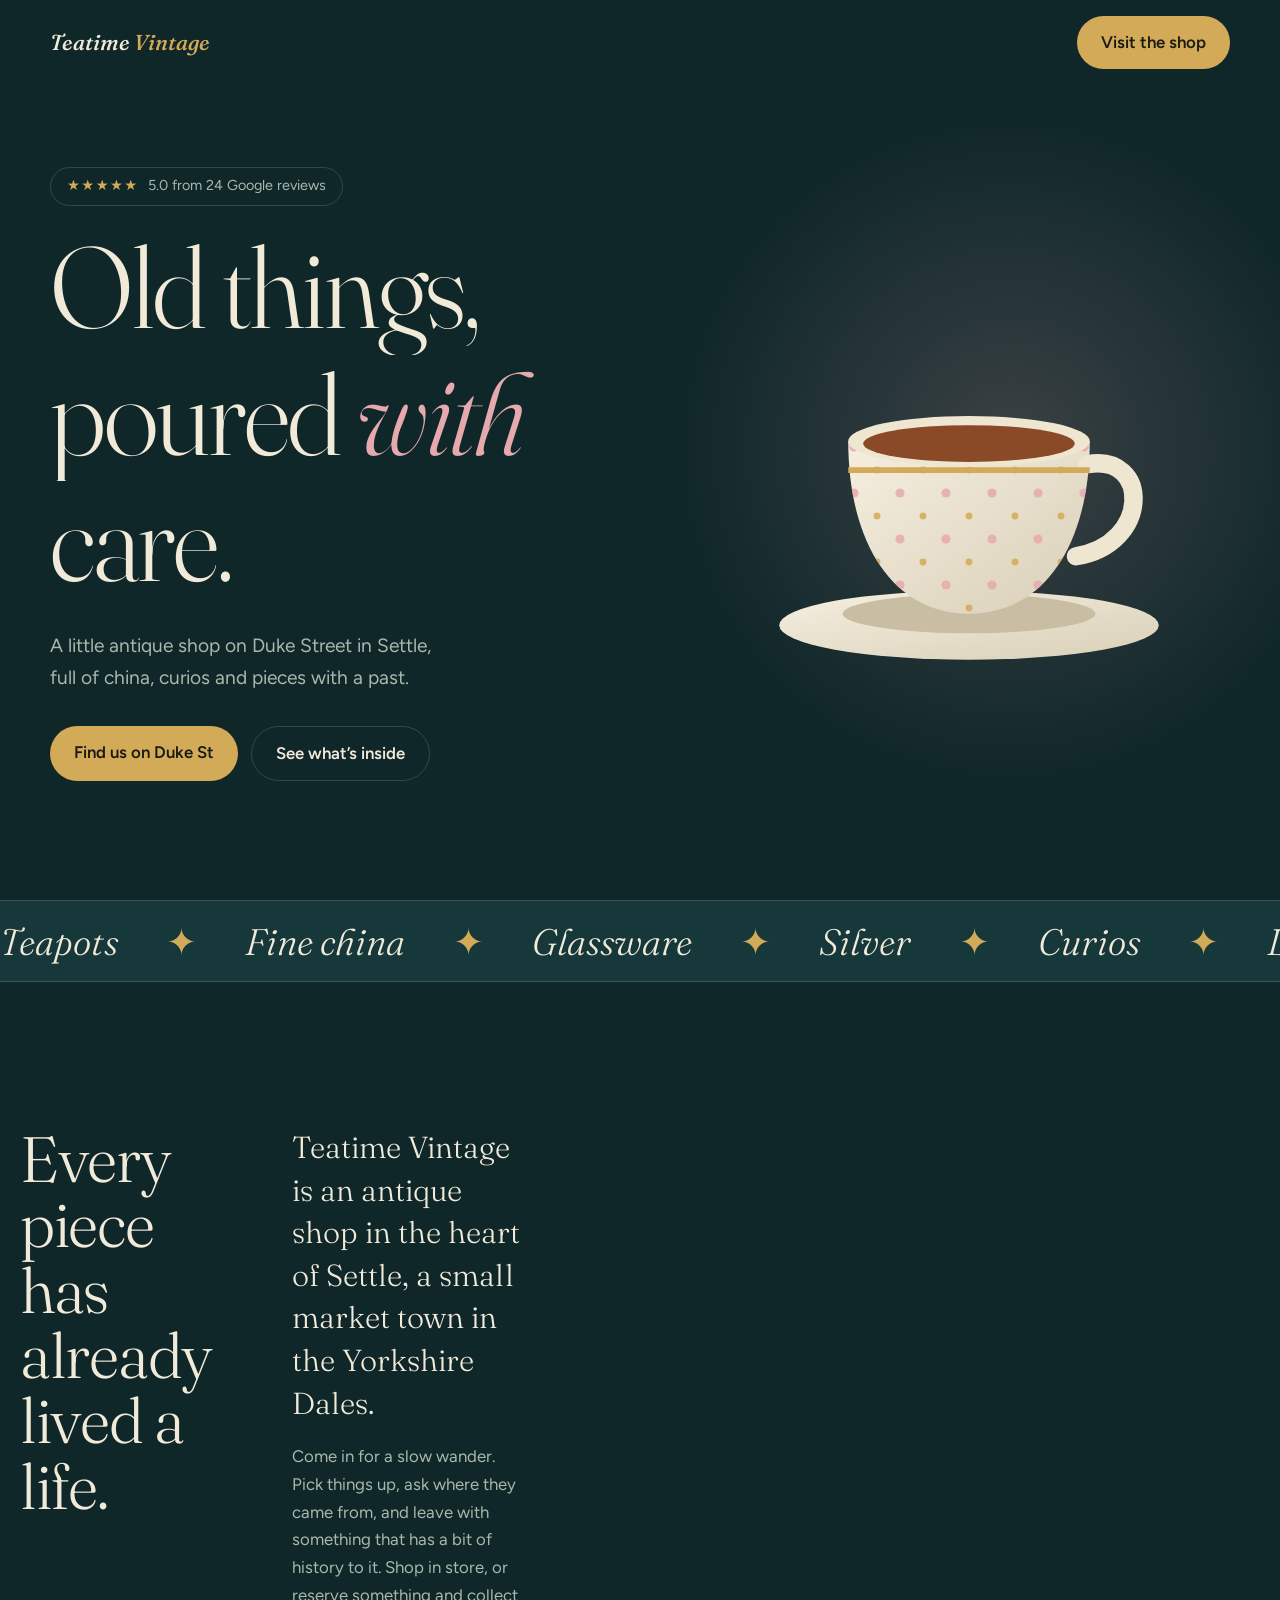
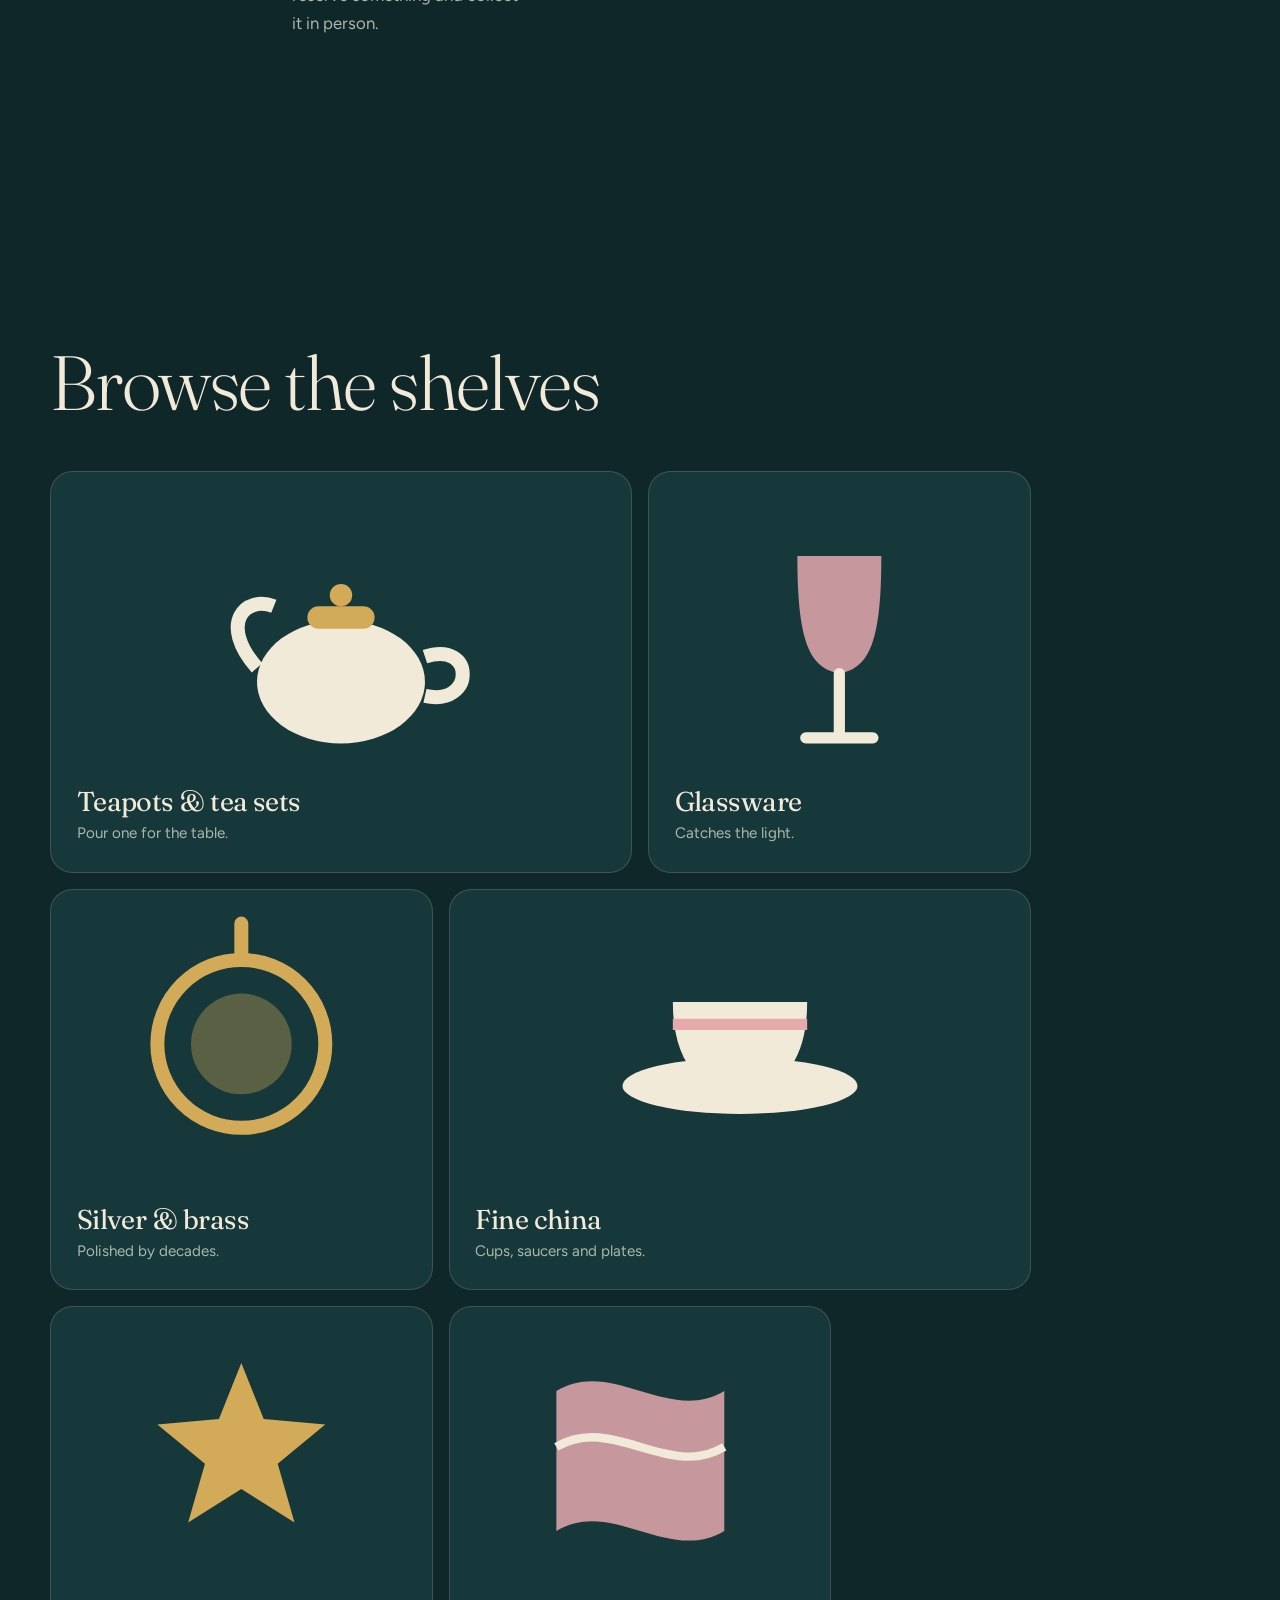
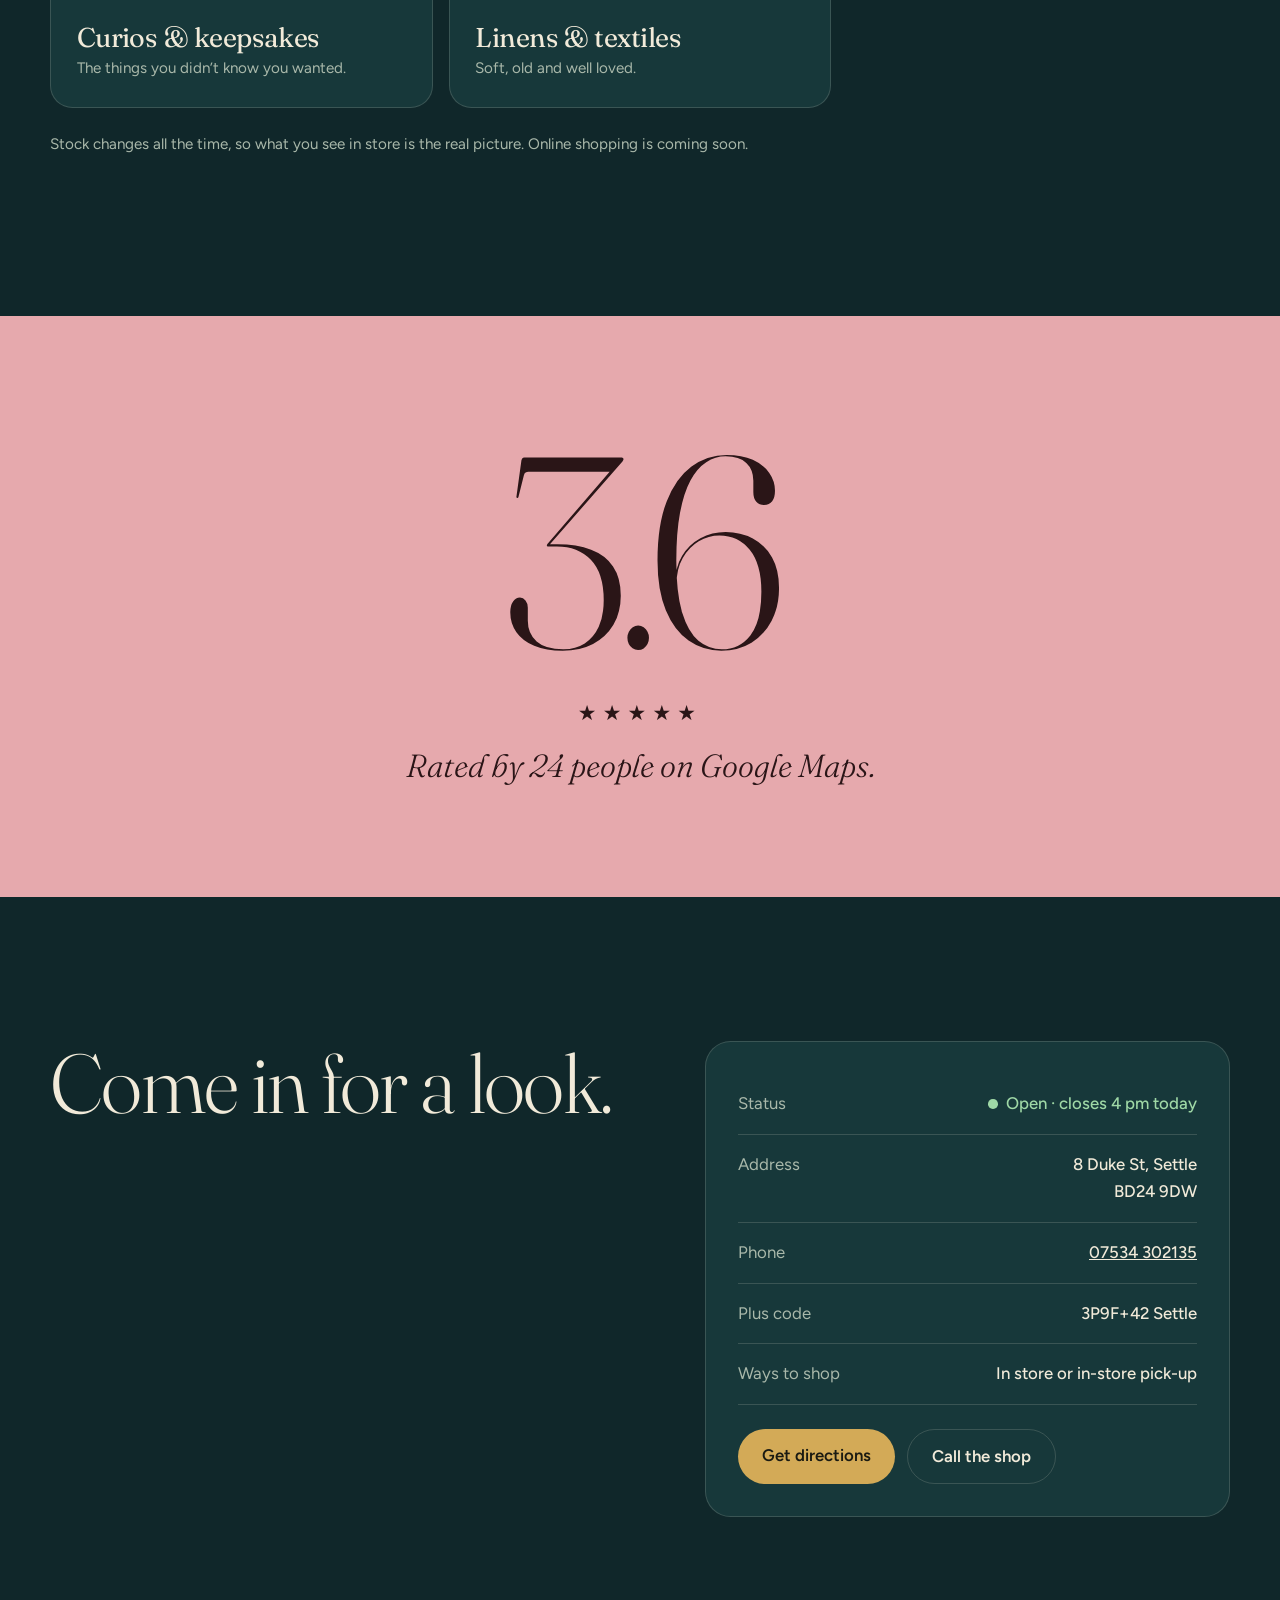
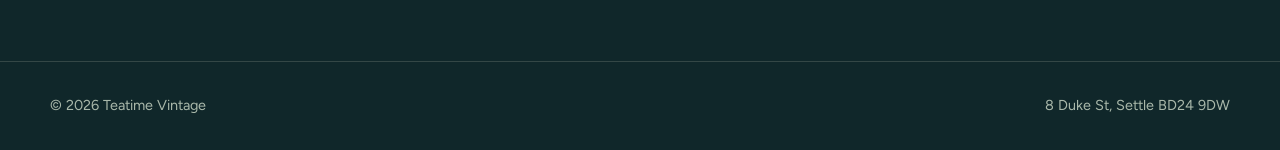
==== demo/teatime-vintage/index.html @ 86414114 "Rename Index.html to index.html" ====
<!DOCTYPE html>
<html lang="en-GB">
<head>
<meta charset="utf-8">
<meta name="viewport" content="width=device-width, initial-scale=1, viewport-fit=cover">
<title>Teatime Vintage · Antiques in Settle</title>
<link rel="preconnect" href="https://fonts.googleapis.com">
<link rel="preconnect" href="https://fonts.gstatic.com" crossorigin>
<link href="https://fonts.googleapis.com/css2?family=Fraunces:ital,opsz,wght@0,9..144,300..700;1,9..144,300..600&family=Figtree:wght@400;500;600&display=swap" rel="stylesheet">
<style>
:root{--bg:#10272a;--bg2:#17383a;--ink:#f1ead9;--mute:#a9b8aa;--gold:#d3aa57;--rose:#e6a9ad;--line:rgba(241,234,217,.16);
--serif:"Fraunces",Georgia,serif;--sans:"Figtree",system-ui,sans-serif;
box-sizing:border-box;padding-top:env(safe-area-inset-top,0px);padding-bottom:env(safe-area-inset-bottom,0px);color-scheme:dark}
html{scroll-behavior:smooth;scroll-padding-top:env(safe-area-inset-top,0px)}
*,*::before,*::after{box-sizing:inherit}
body{margin:0;background:var(--bg);color:var(--ink);font:400 1.05rem/1.65 var(--sans);overflow-x:hidden}
a{color:inherit}
:focus-visible{outline:2px solid var(--gold);outline-offset:4px;border-radius:4px}
h1,h2,h3{font-family:var(--serif);font-weight:400;line-height:1.02;margin:0;letter-spacing:-.02em}
.wrap{width:min(1180px,100% - 2.5rem);margin-inline:auto}

/* nav */
nav{position:fixed;inset:0 0 auto;z-index:20;padding:calc(1rem + env(safe-area-inset-top,0px)) 0 1rem;transition:background .4s,backdrop-filter .4s}
nav.s{background:rgba(16,39,42,.78);backdrop-filter:blur(12px)}
nav .wrap{display:flex;justify-content:space-between;align-items:center}
.logo{font:italic 500 1.35rem var(--serif);text-decoration:none}
.logo span{color:var(--gold)}
.btn{display:inline-block;padding:.8rem 1.5rem;border-radius:99px;background:var(--gold);color:#1a1a12;font-weight:600;text-decoration:none;transition:transform .3s,background .3s}
.btn:hover{transform:translateY(-2px);background:#e3bf72}
.btn.ghost{background:transparent;color:var(--ink);border:1px solid var(--line)}
.btn.ghost:hover{background:rgba(241,234,217,.08)}

/* hero */
.hero{min-height:100svh;display:grid;align-items:center;position:relative;overflow:hidden;padding:7rem 0 4rem}
.hero::before{content:"";position:absolute;width:80vmin;height:80vmin;right:-10vmin;top:50%;translate:0 -50%;border-radius:50%;background:radial-gradient(circle,rgba(230,169,173,.2),transparent 65%);animation:breathe 7s ease-in-out infinite}
@keyframes breathe{50%{scale:1.12;opacity:.7}}
.hero .wrap{display:grid;grid-template-columns:1.2fr 1fr;gap:2rem;align-items:center;position:relative}
.rating{display:inline-flex;gap:.6rem;align-items:center;padding:.4rem 1rem;border:1px solid var(--line);border-radius:99px;font-size:.9rem;color:var(--mute)}
.rating b{color:var(--gold);letter-spacing:.1em}
h1{font-size:clamp(3.3rem,9vw,8rem);font-weight:300;margin:1.4rem 0}
h1 .l{display:block;overflow:hidden;padding-bottom:.08em}
h1 .l>span{display:inline-block;transform:translateY(110%);animation:up 1.1s cubic-bezier(.2,.8,.2,1) forwards}
h1 .l:nth-child(2)>span{animation-delay:.15s}h1 .l:nth-child(3)>span{animation-delay:.3s}
h1 em{color:var(--rose);font-weight:300}
@keyframes up{to{transform:none}}
.fade{opacity:0;animation:in 1s .9s forwards}
@keyframes in{to{opacity:1}}
.hero p.lead{max-width:34ch;color:var(--mute);font-size:1.2rem}
.cta{display:flex;gap:.8rem;flex-wrap:wrap;margin-top:2rem}

/* cup */
.cup{width:100%;max-width:460px;justify-self:center;opacity:0;animation:in 1.2s .5s forwards}
.cup svg{width:100%;height:auto;overflow:visible;transition:transform .2s ease-out}
.steam path{fill:none;stroke:var(--ink);stroke-width:5;stroke-linecap:round;opacity:0;stroke-dasharray:120;animation:steam 5s ease-in-out infinite}
.steam path:nth-child(2){animation-delay:1.4s}.steam path:nth-child(3){animation-delay:2.8s}
@keyframes steam{0%{stroke-dashoffset:120;opacity:0;transform:translateY(20px)}30%{opacity:.55}100%{stroke-dashoffset:-120;opacity:0;transform:translateY(-40px)}}
.cup .float{animation:float 6s ease-in-out infinite}
@keyframes float{50%{translate:0 -8px}}

/* marquee */
.marq{border-block:1px solid var(--line);overflow:hidden;padding:1.1rem 0;background:var(--bg2)}
.track{display:flex;gap:3rem;width:max-content;animation:slide 40s linear infinite;font:italic 300 clamp(1.5rem,3vw,2.3rem) var(--serif);white-space:nowrap}
.track i{color:var(--gold);font-style:normal}
.marq:hover .track{animation-play-state:paused}
@keyframes slide{to{translate:-50% 0}}

section{padding:clamp(5rem,12vw,9rem) 0}
.intro{display:grid;grid-template-columns:1fr 1.2fr;gap:clamp(2rem,6vw,6rem)}
.intro h2{font-size:clamp(2.2rem,5vw,4.2rem);font-weight:300}
.intro p{color:var(--mute);max-width:56ch;margin:0 0 1.2rem}
.intro p:first-child{color:var(--ink);font:300 clamp(1.4rem,2.4vw,1.9rem)/1.4 var(--serif)}

/* stock */
.stock h2{font-size:clamp(2.4rem,6vw,5rem);font-weight:300;margin-bottom:3rem}
.grid{display:grid;grid-template-columns:repeat(6,1fr);gap:1rem}
.tile{grid-column:span 2;aspect-ratio:1/1.05;border-radius:1.4rem;padding:1.6rem;display:flex;flex-direction:column;justify-content:flex-end;position:relative;overflow:hidden;background:var(--bg2);border:1px solid var(--line);transition:transform .5s cubic-bezier(.2,.8,.2,1),border-color .4s}
.tile:nth-child(1),.tile:nth-child(4){grid-column:span 3;aspect-ratio:auto;min-height:340px}
.tile:hover{transform:translateY(-6px);border-color:var(--gold)}
.tile svg{position:absolute;top:0;left:0;width:100%;height:70%;transition:transform .8s cubic-bezier(.2,.8,.2,1)}
.tile:hover svg{transform:scale(1.08) rotate(-3deg)}
.tile h3{font-size:1.7rem;position:relative}
.tile p{margin:.3rem 0 0;color:var(--mute);font-size:.95rem;position:relative}
.note{margin-top:1.5rem;color:var(--mute);font-size:.95rem}

/* reviews band */
.band{background:var(--rose);color:#2a1517;text-align:center;padding:clamp(4rem,9vw,7rem) 0}
.band .num{font:300 clamp(6rem,22vw,17rem)/.9 var(--serif);letter-spacing:-.04em}
.band p{margin:1rem auto 0;font:italic 300 clamp(1.3rem,2.6vw,2rem) var(--serif);max-width:28ch}
.band .stars{letter-spacing:.3em;font-size:1.3rem;margin-top:1.4rem}

/* visit */
.visit{display:grid;grid-template-columns:1.1fr 1fr;gap:clamp(2rem,6vw,6rem);align-items:start}
.visit h2{font-size:clamp(2.6rem,6.5vw,5.5rem);font-weight:300}
.card{border:1px solid var(--line);border-radius:1.6rem;padding:2rem;background:var(--bg2)}
.row{display:flex;justify-content:space-between;gap:1rem;padding:1rem 0;border-bottom:1px solid var(--line)}
.row:last-of-type{border:0}
.row span{color:var(--mute)}
.row b{font-weight:500;text-align:right}
.open{display:inline-flex;align-items:center;gap:.5rem;color:#9fd8a6}
.open::before{content:"";width:.6rem;height:.6rem;border-radius:50%;background:#9fd8a6;animation:pulse 2s infinite}
@keyframes pulse{0%{box-shadow:0 0 0 0 rgba(159,216,166,.6)}100%{box-shadow:0 0 0 .7rem transparent}}
.card .cta{margin-top:1.5rem}
footer{border-top:1px solid var(--line);padding:2rem 0;color:var(--mute);font-size:.9rem}
footer .wrap{display:flex;justify-content:space-between;flex-wrap:wrap;gap:1rem}

.rv{opacity:0;transform:translateY(24px);transition:opacity .9s,transform .9s cubic-bezier(.2,.8,.2,1)}
.rv.on{opacity:1;transform:none}

@media(max-width:820px){
.hero .wrap,.intro,.visit{grid-template-columns:1fr}
.cup{max-width:300px;order:-1}
.tile,.tile:nth-child(1),.tile:nth-child(4){grid-column:span 6;aspect-ratio:auto;min-height:280px}
nav .btn{padding:.6rem 1.1rem}
}
@media(prefers-reduced-motion:reduce){*,*::before,*::after{animation-duration:.01ms!important;animation-iteration-count:1!important;transition:none!important}
.rv,.fade,.cup{opacity:1;transform:none}h1 .l>span{transform:none}}
</style>
</head>
<body>

<nav id="nav"><div class="wrap">
<a class="logo" href="#top">Teatime <span>Vintage</span></a>
<a class="btn" href="#visit">Visit the shop</a>
</div></nav>

<header class="hero" id="top"><div class="wrap">
<div>
<div class="rating fade"><b>★★★★★</b> 5.0 from 24 Google reviews</div>
<h1 aria-label="Old things, poured with care.">
<span class="l"><span>Old things,</span></span>
<span class="l"><span>poured <em>with</em></span></span>
<span class="l"><span>care.</span></span>
</h1>
<p class="lead fade">A little antique shop on Duke Street in Settle, full of china, curios and pieces with a past.</p>
<div class="cta fade"><a class="btn" href="#visit">Find us on Duke St</a><a class="btn ghost" href="#stock">See what’s inside</a></div>
</div>

<div class="cup" id="cup" aria-hidden="true">
<svg viewBox="0 0 400 400">
<defs>
<linearGradient id="g" x1="0" y1="0" x2="1" y2="1"><stop offset="0" stop-color="#f6efe0"/><stop offset="1" stop-color="#d9cfb8"/></linearGradient>
<pattern id="p" width="40" height="40" patternUnits="userSpaceOnUse"><circle cx="20" cy="20" r="4" fill="#e6a9ad"/><circle cx="0" cy="0" r="3" fill="#d3aa57"/><circle cx="40" cy="40" r="3" fill="#d3aa57"/><circle cx="40" cy="0" r="3" fill="#d3aa57"/><circle cx="0" cy="40" r="3" fill="#d3aa57"/></pattern>
</defs>
<g class="steam" transform="translate(0 60)"><path d="M150 90c-25-25 25-45 0-70"/><path d="M200 90c-25-25 25-45 0-70"/><path d="M250 90c-25-25 25-45 0-70"/></g>
<g class="float">
<ellipse cx="200" cy="335" rx="165" ry="30" fill="url(#g)"/>
<ellipse cx="200" cy="325" rx="110" ry="17" fill="#c9bea4"/>
<path d="M95 175c0 90 40 150 105 150s105-60 105-150z" fill="url(#g)"/>
<path d="M95 175c0 90 40 150 105 150s105-60 105-150z" fill="url(#p)" opacity=".85"/>
<path d="M303 195c55-10 55 70-10 80" fill="none" stroke="#efe6d1" stroke-width="16" stroke-linecap="round"/>
<ellipse cx="200" cy="175" rx="105" ry="22" fill="#efe6d1"/>
<ellipse cx="200" cy="177" rx="92" ry="16" fill="#8a4a28"/>
<path d="M95 200h210" stroke="#d3aa57" stroke-width="5"/>
</g>
</svg>
</div>
</div></header>

<div class="marq" aria-hidden="true"><div class="track" id="track"></div></div>

<section class="intro"><div class="wrap intro">
<h2 class="rv">Every piece has already lived a life.</h2>
<div class="rv">
<p>Teatime Vintage is an antique shop in the heart of Settle, a small market town in the Yorkshire Dales.</p>
<p>Come in for a slow wander. Pick things up, ask where they came from, and leave with something that has a bit of history to it. Shop in store, or reserve something and collect it in person.</p>
</div>
</div></section>

<section class="stock" id="stock"><div class="wrap">
<h2 class="rv">Browse the shelves</h2>
<div class="grid" id="grid"></div>
<p class="note rv">Stock changes all the time, so what you see in store is the real picture. Online shopping is coming soon.</p>
</div></section>

<div class="band"><div class="wrap rv">
<div class="num" id="count">5.0</div>
<div class="stars" aria-hidden="true">★★★★★</div>
<p>Rated by 24 people on Google Maps.</p>
</div></div>

<section id="visit"><div class="wrap visit">
<h2 class="rv">Come in for a look.</h2>
<div class="card rv">
<div class="row"><span>Status</span><b class="open">Open · closes 4 pm today</b></div>
<div class="row"><span>Address</span><b>8 Duke St, Settle<br>BD24 9DW</b></div>
<div class="row"><span>Phone</span><b><a href="tel:+447534302135">07534 302135</a></b></div>
<div class="row"><span>Plus code</span><b>3P9F+42 Settle</b></div>
<div class="row"><span>Ways to shop</span><b>In store or in-store pick-up</b></div>
<div class="cta">
<a class="btn" target="_blank" rel="noopener" href="https://www.google.com/maps/dir/?api=1&destination=Teatime+Vintage+8+Duke+St+Settle+BD24+9DW">Get directions</a>
<a class="btn ghost" href="tel:+447534302135">Call the shop</a>
</div>
</div>
</div></section>

<footer><div class="wrap"><span>© 2026 Teatime Vintage</span><span>8 Duke St, Settle BD24 9DW</span></div></footer>

<script>
// marquee
var words=["Teapots","Fine china","Glassware","Silver","Curios","Linens","Jewellery","Small furniture"];
var h="";for(var k=0;k<2;k++)words.forEach(function(w){h+="<span>"+w+"</span><i>✦</i>"});
document.getElementById("track").innerHTML=h+h;

// tiles
var tiles=[
["Teapots &amp; tea sets","Pour one for the table.",'<ellipse cx="50" cy="75" rx="30" ry="22" fill="#f1ead9"/><path d="M80 66c18-6 18 18 0 14" fill="none" stroke="#f1ead9" stroke-width="5"/><path d="M20 70c-14-16-4-26 6-22" fill="none" stroke="#f1ead9" stroke-width="5"/><rect x="38" y="48" width="24" height="8" rx="4" fill="#d3aa57"/><circle cx="50" cy="44" r="4" fill="#d3aa57"/>'],
["Glassware","Catches the light.",'<path d="M35 30h30c0 30-4 40-15 42-11-2-15-12-15-42z" fill="#e6a9ad" opacity=".85"/><path d="M50 72v22M38 95h24" stroke="#f1ead9" stroke-width="4" stroke-linecap="round"/>'],
["Silver &amp; brass","Polished by decades.",'<circle cx="50" cy="55" r="30" fill="none" stroke="#d3aa57" stroke-width="5"/><circle cx="50" cy="55" r="18" fill="#d3aa57" opacity=".35"/><path d="M50 25V12" stroke="#d3aa57" stroke-width="5" stroke-linecap="round"/>'],
["Fine china","Cups, saucers and plates.",'<ellipse cx="50" cy="70" rx="42" ry="10" fill="#f1ead9"/><path d="M26 40c0 22 10 32 24 32s24-10 24-32z" fill="#f1ead9"/><path d="M26 48h48" stroke="#e6a9ad" stroke-width="4"/>'],
["Curios &amp; keepsakes","The things you didn’t know you wanted.",'<path d="M50 20l8 20 22 2-17 14 6 21-19-12-19 12 6-21-17-14 22-2z" fill="#d3aa57"/>'],
["Linens &amp; textiles","Soft, old and well loved.",'<path d="M20 30c20-12 40 12 60 0v50c-20 12-40-12-60 0z" fill="#e6a9ad" opacity=".85"/><path d="M20 50c20-12 40 12 60 0" fill="none" stroke="#f1ead9" stroke-width="3"/>']
];
var g="";tiles.forEach(function(t){g+='<article class="tile rv"><svg viewBox="0 0 100 100" preserveAspectRatio="xMidYMid meet" aria-hidden="true">'+t[2]+'</svg><h3>'+t[0]+'</h3><p>'+t[1]+'</p></article>'});
document.getElementById("grid").innerHTML=g;

// reveal
var io=new IntersectionObserver(function(es){es.forEach(function(e){if(e.isIntersecting){e.target.classList.add("on");io.unobserve(e.target)}})},{threshold:.15});
document.querySelectorAll(".rv").forEach(function(el,i){el.style.transitionDelay=(i%3)*90+"ms";io.observe(el)});

// nav
var nav=document.getElementById("nav");
addEventListener("scroll",function(){nav.classList.toggle("s",scrollY>40)},{passive:true});

// cup follows pointer
var cup=document.querySelector("#cup svg");
if(!matchMedia("(prefers-reduced-motion:reduce)").matches&&matchMedia("(hover:hover)").matches){
addEventListener("pointermove",function(e){var x=(e.clientX/innerWidth-.5)*2,y=(e.clientY/innerHeight-.5)*2;cup.style.transform="rotate("+x*3+"deg) translate("+x*10+"px,"+y*8+"px)"},{passive:true})}

// rating count-up
var c=document.getElementById("count"),done=false;
new IntersectionObserver(function(es,o){if(es[0].isIntersecting&&!done){done=true;var t0=performance.now();(function f(t){var p=Math.min((t-t0)/1400,1);c.textContent=(5*(1-Math.pow(1-p,3))).toFixed(1);if(p<1)requestAnimationFrame(f)})(t0)}},{threshold:.5}).observe(c);
</script>
</body>
</html>
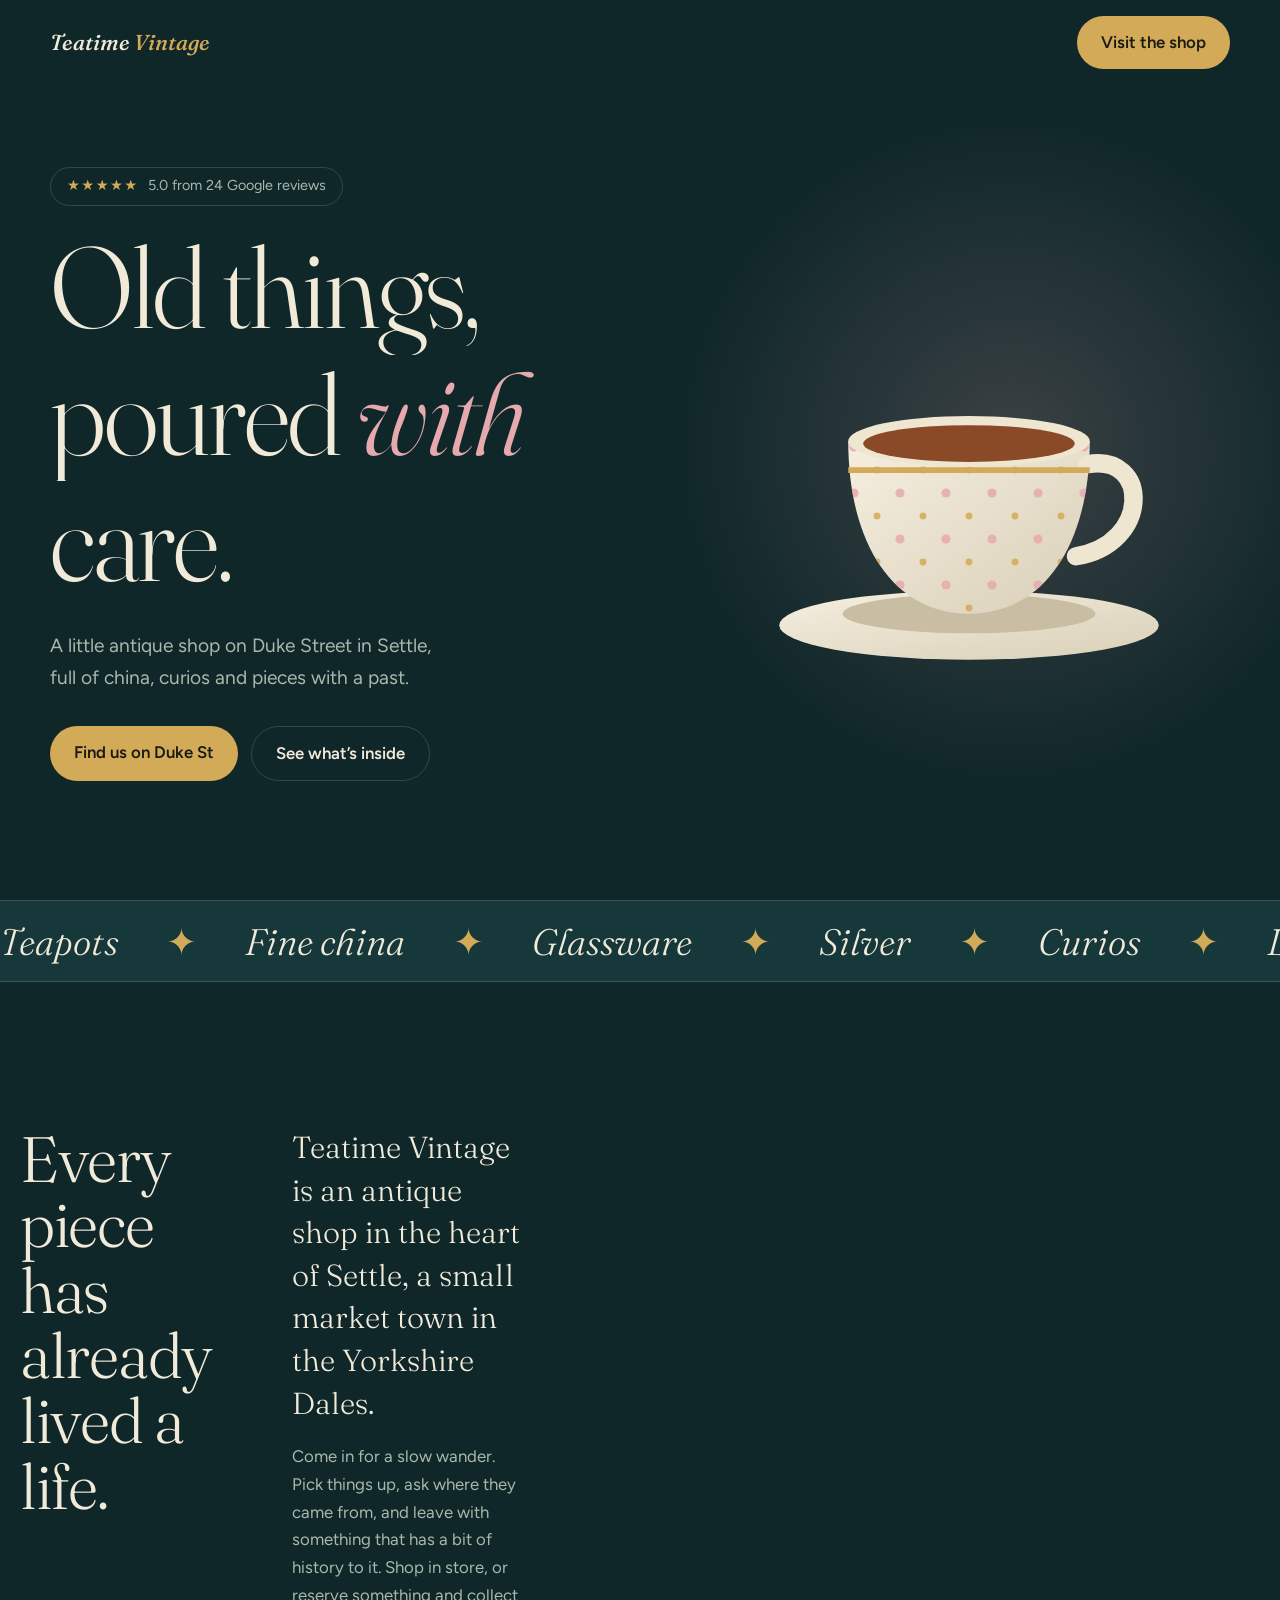
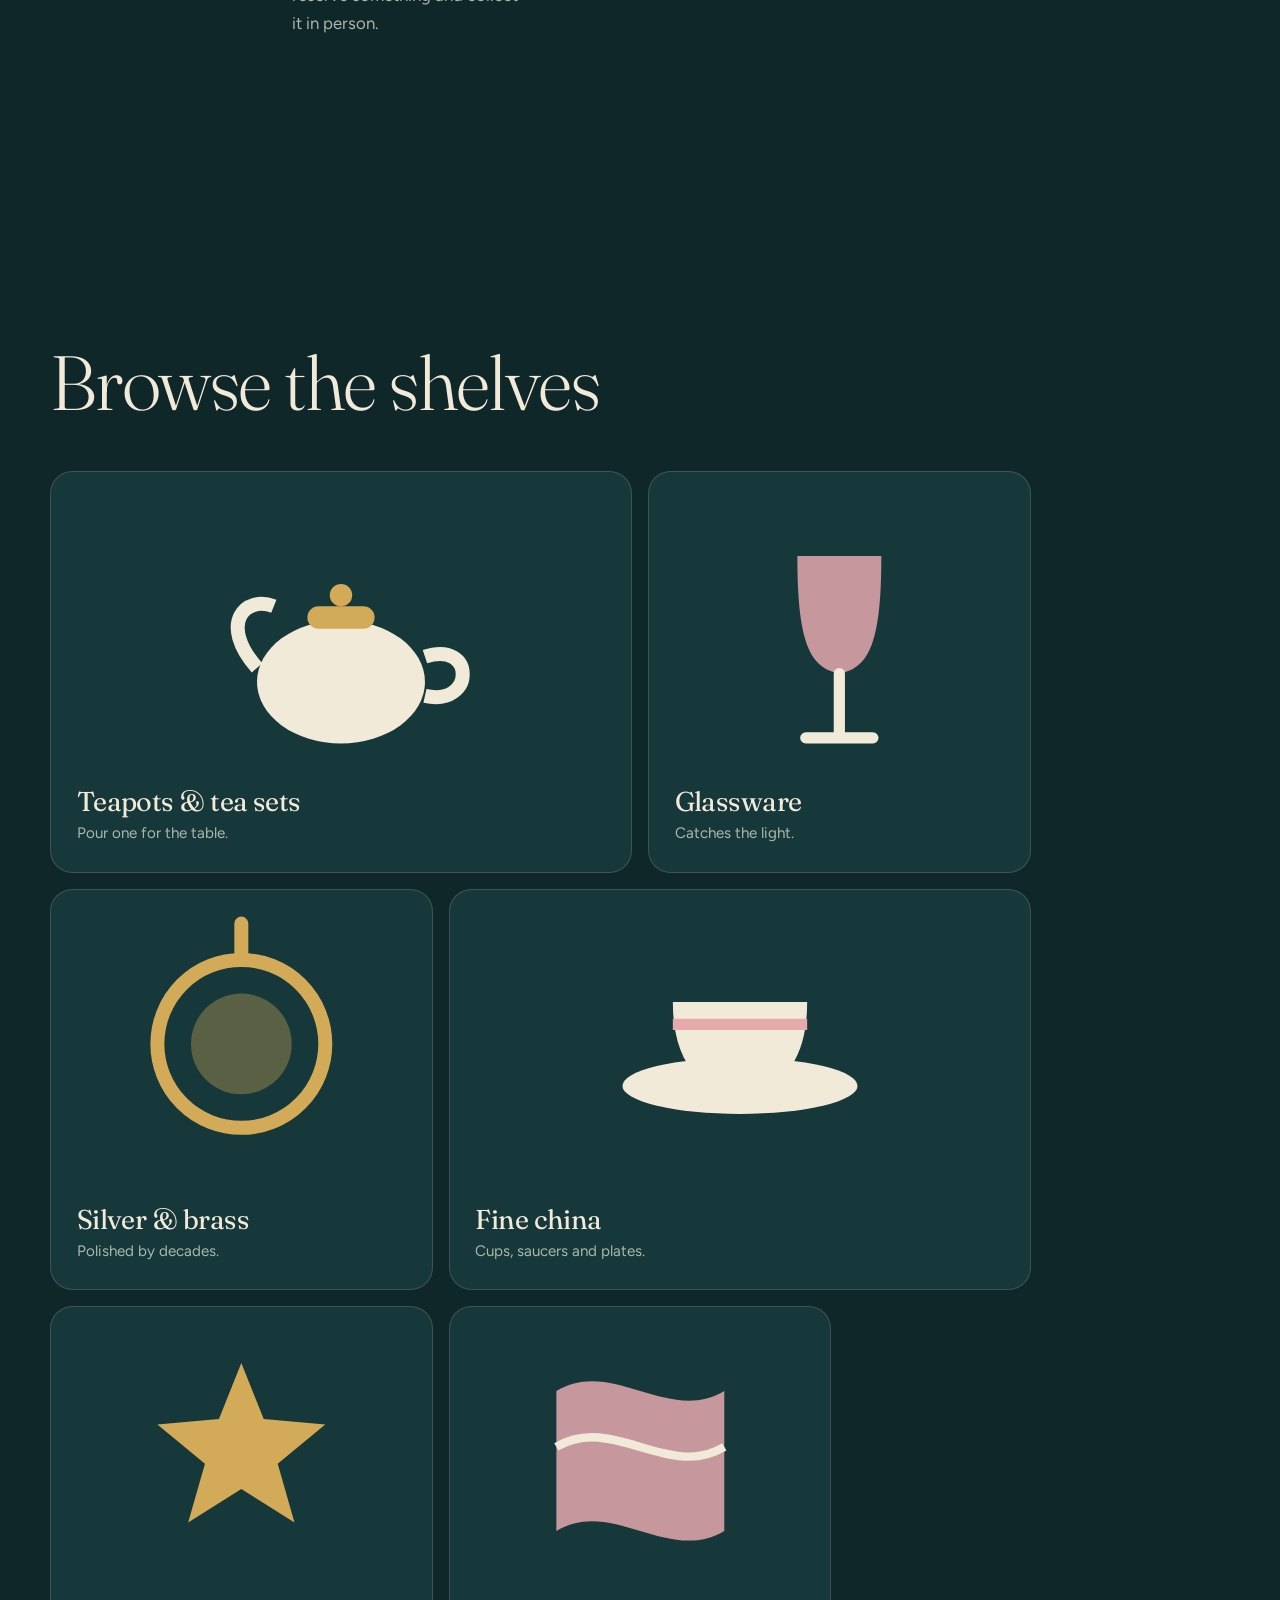
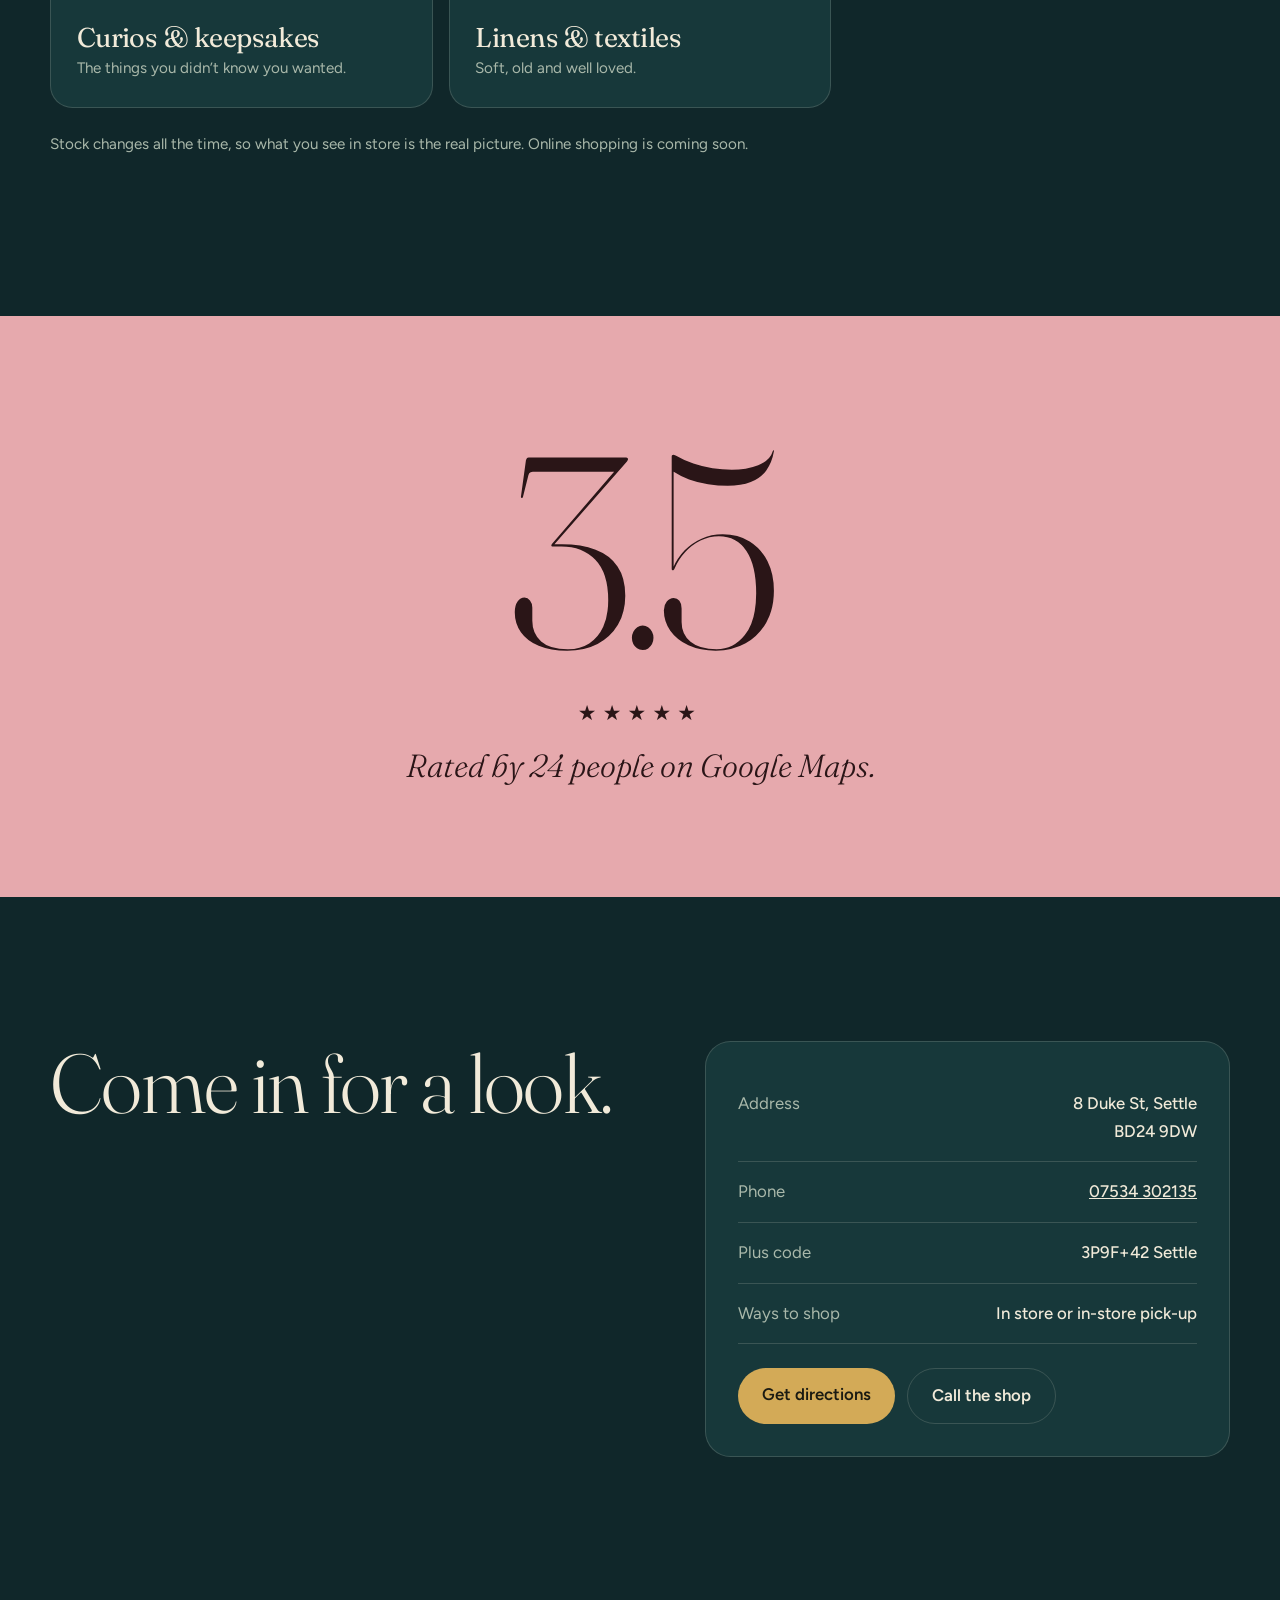
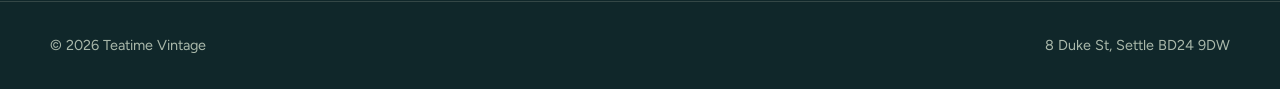
==== commit 53e9b052: "Update index.html" ====
--- a/demo/teatime-vintage/index.html
+++ b/demo/teatime-vintage/index.html
@@ -181,7 +181,6 @@
 <section id="visit"><div class="wrap visit">
 <h2 class="rv">Come in for a look.</h2>
 <div class="card rv">
-<div class="row"><span>Status</span><b class="open">Open · closes 4 pm today</b></div>
 <div class="row"><span>Address</span><b>8 Duke St, Settle<br>BD24 9DW</b></div>
 <div class="row"><span>Phone</span><b><a href="tel:+447534302135">07534 302135</a></b></div>
 <div class="row"><span>Plus code</span><b>3P9F+42 Settle</b></div>
